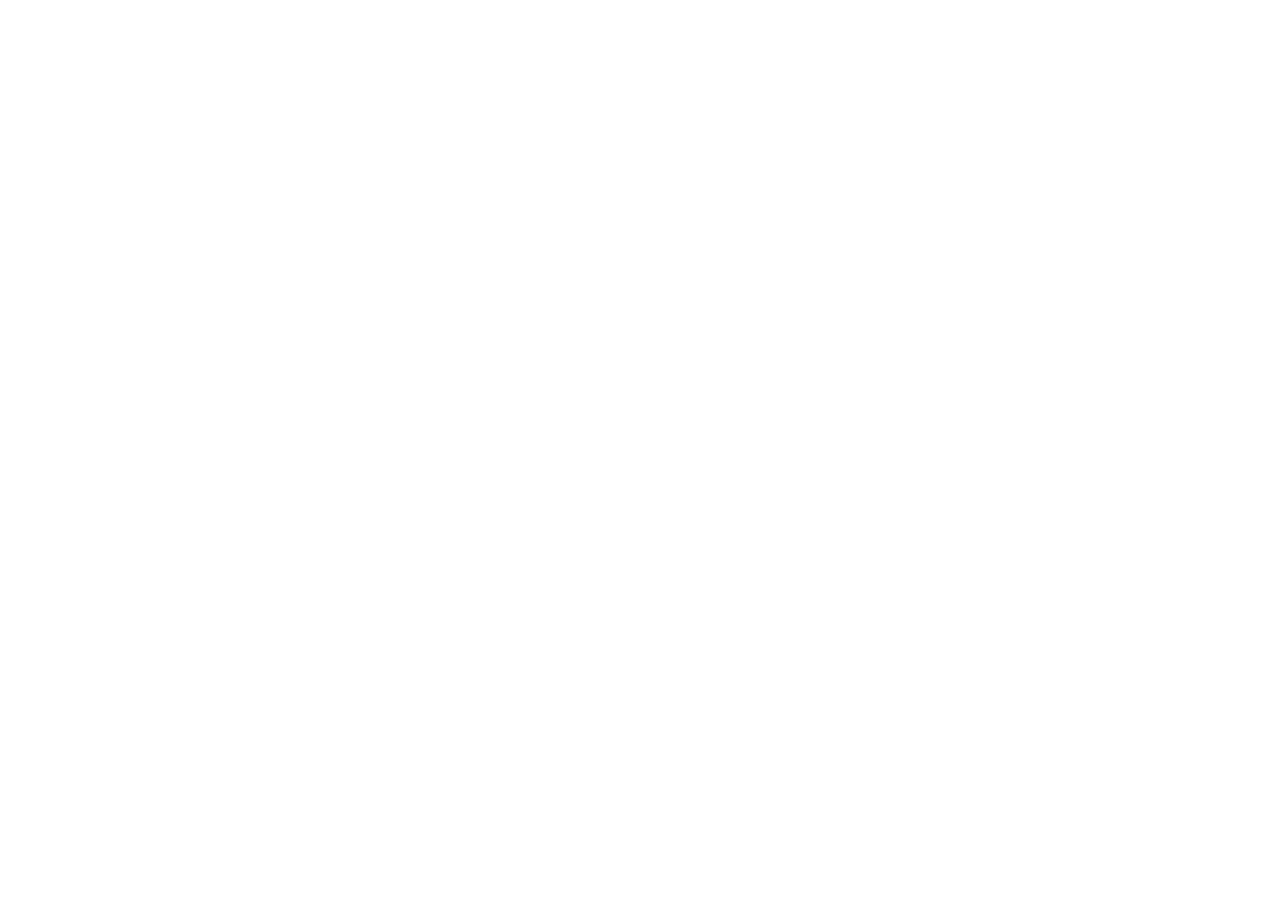
==== index.html @ a414146f "first commit" ====
<!DOCTYPE html>
<html lang="en">
<head>
    <meta charset="UTF-8">
    <meta name="viewport" content="width=device-width, initial-scale=1.0">
    <title>pl@tForm X</title>
</head>
<body>
    
</body>
</html>
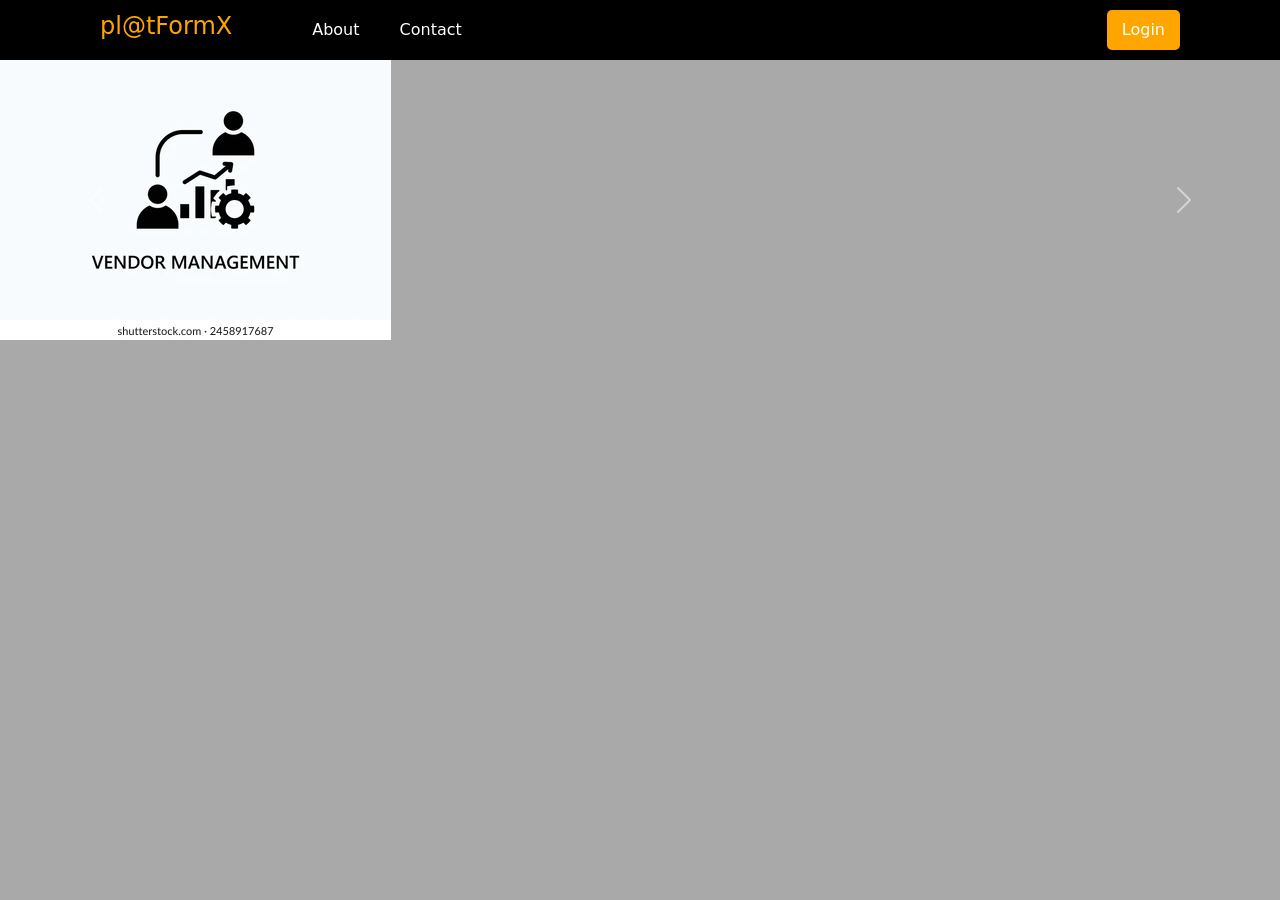
==== commit 14fc46d2: "2 nav bar" ====
--- a/index.html
+++ b/index.html
@@ -1,11 +1,54 @@
 <!DOCTYPE html>
 <html lang="en">
+
 <head>
     <meta charset="UTF-8">
     <meta name="viewport" content="width=device-width, initial-scale=1.0">
     <title>pl@tForm X</title>
+    <link href="https://cdn.jsdelivr.net/npm/bootstrap@5.3.8/dist/css/bootstrap.min.css" rel="stylesheet"
+        integrity="sha384-sRIl4kxILFvY47J16cr9ZwB07vP4J8+LH7qKQnuqkuIAvNWLzeN8tE5YBujZqJLB" crossorigin="anonymous">
+    <link rel="stylesheet" href="style.css">
+
 </head>
-<body>
-    
-</body>
+
+<body class="px-black">
+
+    <nav>
+        <!-- <img src="./img/platformX-logo.png" alt="platformX-logo"> -->
+        <h1>pl@tFormX</h1>
+        <ul>
+            <li><a href="">About</a></li>
+            <li><a href="">Contact</a></li>
+        </ul>
+        <a href="" class="pxButton">Login</a>
+    </nav>
+
+    <script src="https://cdn.jsdelivr.net/npm/bootstrap@5.3.8/dist/js/bootstrap.bundle.min.js"
+        integrity="sha384-FKyoEForCGlyvwx9Hj09JcYn3nv7wiPVlz7YYwJrWVcXK/BmnVDxM+D2scQbITxI"
+        crossorigin="anonymous"></script>
+    <div id="carouselExampleAutoplaying" class="carousel slide" data-bs-ride="carousel">
+        <div class="carousel-inner">
+            <div class="carousel-item active">
+                <img src="./img/3rdparty" class="d-block w-80" alt="...">
+            </div>
+            <div class="carousel-item">
+                <img src="./img/vulner.png" class="d-block w-80" alt="...">
+            </div>
+            <div class="carousel-item">
+                <img src="./img/exceptions.png" class="d-block w-80" alt="...">
+            </div>
+        </div>
+        <button class="carousel-control-prev" type="button" data-bs-target="#carouselExampleAutoplaying"
+            data-bs-slide="prev">
+            <span class="carousel-control-prev-icon" aria-hidden="true"></span>
+            <span class="visually-hidden">Previous</span>
+        </button>
+        <button class="carousel-control-next" type="button" data-bs-target="#carouselExampleAutoplaying"
+            data-bs-slide="next">
+            <span class="carousel-control-next-icon" aria-hidden="true"></span>
+            <span class="visually-hidden">Next</span>
+        </button>
+    </div>
+ </body>
+
 </html>
--- a/style.css
+++ b/style.css
@@ -0,0 +1,64 @@
+.px-black {
+    background-color: darkgray;
+    margin: 0;
+}
+
+nav{
+    width: 100%;
+    background-color: black;
+    display: flex;
+    justify-content: space-between;
+    align-items: center;
+    padding: 10px 100px;
+}
+
+h1{
+    font-size: 24px;
+    color:orange;
+}
+
+ul{
+    display: flex;
+    list-style: none;
+    margin: 0;
+    padding: 0;
+    width: 100%;
+    margin-left: 60px;
+    /* justify-content: flex-end; */
+    margin-right: auto;
+}
+
+ul li{
+    list-style: none;
+    padding: 0px 20px;
+}
+
+ul li a{
+    text-decoration: none;
+    color: #fff;
+    font-size: 16px;
+    transition: 0.5s ease;
+}
+
+ul li a:hover{
+    color: orange;
+    text-decoration: underline;
+    text-underline-offset: 8px;
+    text-decoration-thickness: 2px;
+}
+
+.pxButton{
+    font-size: 16px;
+    text-decoration: none;
+    padding: 8px 15px;
+    background-color: orange;
+    color: #fff;
+    border-radius: 5px;
+    white-space: nowrap;
+    transition: 0.3s;
+}
+
+.pxButton:hover{
+    color: black;
+    transition: 0.3s;
+}
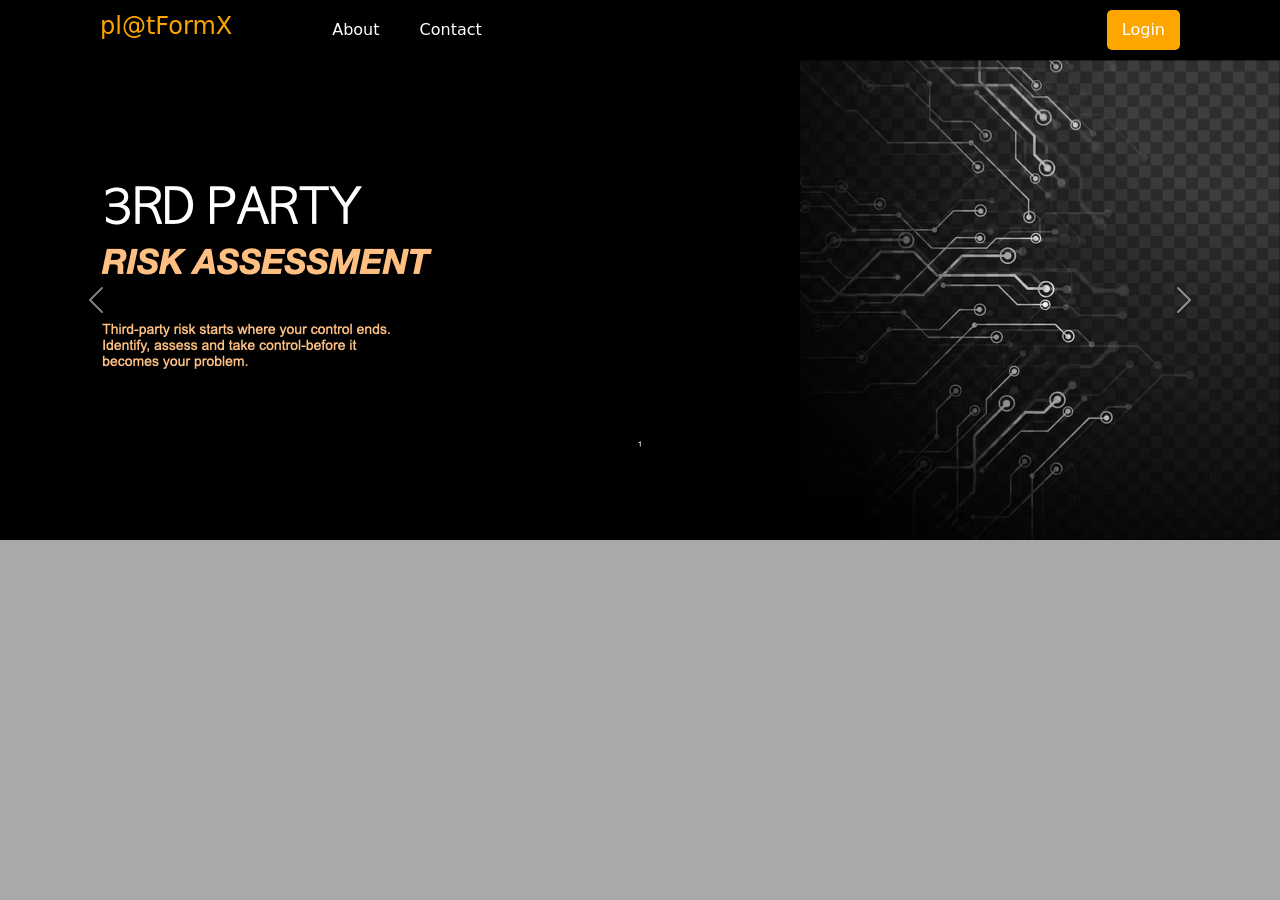
==== commit 360bf0f2: "third NAV-Submenu" ====
--- a/index.html
+++ b/index.html
@@ -17,8 +17,19 @@
         <!-- <img src="./img/platformX-logo.png" alt="platformX-logo"> -->
         <h1>pl@tFormX</h1>
         <ul>
-            <li><a href="">About</a></li>
-            <li><a href="">Contact</a></li>
+            <li><a href="">About</a>
+                <ul>
+                    <li><a href="">Story</a></li>
+                    <li><a href="">Mission</a></li>
+                    <li><a href="">Team Member</a></li>
+                </ul>
+            </li>
+            <li><a href="">Contact</a>
+                <ul>
+                    <li><a href="">Address</a></li>
+                    <li><a href="">Inquery</a></li>
+                </ul>
+            </li>
         </ul>
         <a href="" class="pxButton">Login</a>
     </nav>
@@ -29,13 +40,13 @@
     <div id="carouselExampleAutoplaying" class="carousel slide" data-bs-ride="carousel">
         <div class="carousel-inner">
             <div class="carousel-item active">
-                <img src="./img/3rdparty" class="d-block w-80" alt="...">
+                <img src="./img/3rdparty-x.jpeg" class="d-block w-100" alt="...">
             </div>
             <div class="carousel-item">
-                <img src="./img/vulner.png" class="d-block w-80" alt="...">
+                <img src="./img/Asset-x.jpeg" class="d-block w-100" alt="...">
             </div>
             <div class="carousel-item">
-                <img src="./img/exceptions.png" class="d-block w-80" alt="...">
+                <img src="./img/uar-X.jpeg" class="d-block w-100" alt="...">
             </div>
         </div>
         <button class="carousel-control-prev" type="button" data-bs-target="#carouselExampleAutoplaying"
@@ -49,6 +60,6 @@
             <span class="visually-hidden">Next</span>
         </button>
     </div>
- </body>
+</body>
 
 </html>
--- a/style.css
+++ b/style.css
@@ -22,8 +22,8 @@
     list-style: none;
     margin: 0;
     padding: 0;
-    width: 100%;
-    margin-left: 60px;
+    /*width: 100%;*/
+    margin-left: 80px;
     /* justify-content: flex-end; */
     margin-right: auto;
 }
@@ -31,6 +31,11 @@
 ul li{
     list-style: none;
     padding: 0px 20px;
+    position: relative;
+}
+
+ul li:hover > ul{
+    display: block;
 }
 
 ul li a{
@@ -45,6 +50,37 @@
     text-decoration: underline;
     text-underline-offset: 8px;
     text-decoration-thickness: 2px;
+}
+
+ul li ul{
+    display: none;
+    position: absolute;
+    top: calc(100% + 10px);
+    left: 50%;
+    transform: translateX(-50%);
+    background-color: #000000; 
+    border: 2px solid #333;
+    border-radius: 5px;
+    min-width: 140px;
+    padding: 10px 0;
+    margin: 0;
+    z-index: 10;
+    box-shadow: 0px 4px 15px rgba(0,0,0,0.5);
+}
+
+ul li ul::before {
+    content: "";
+    position: absolute;
+    top: -12px;
+    left: 0;
+    width: 100%;
+    height: 12px;
+}
+
+ul li ul li{
+    padding: 5px 0;
+    width: 100%;
+    text-align: center;
 }
 
 .pxButton{
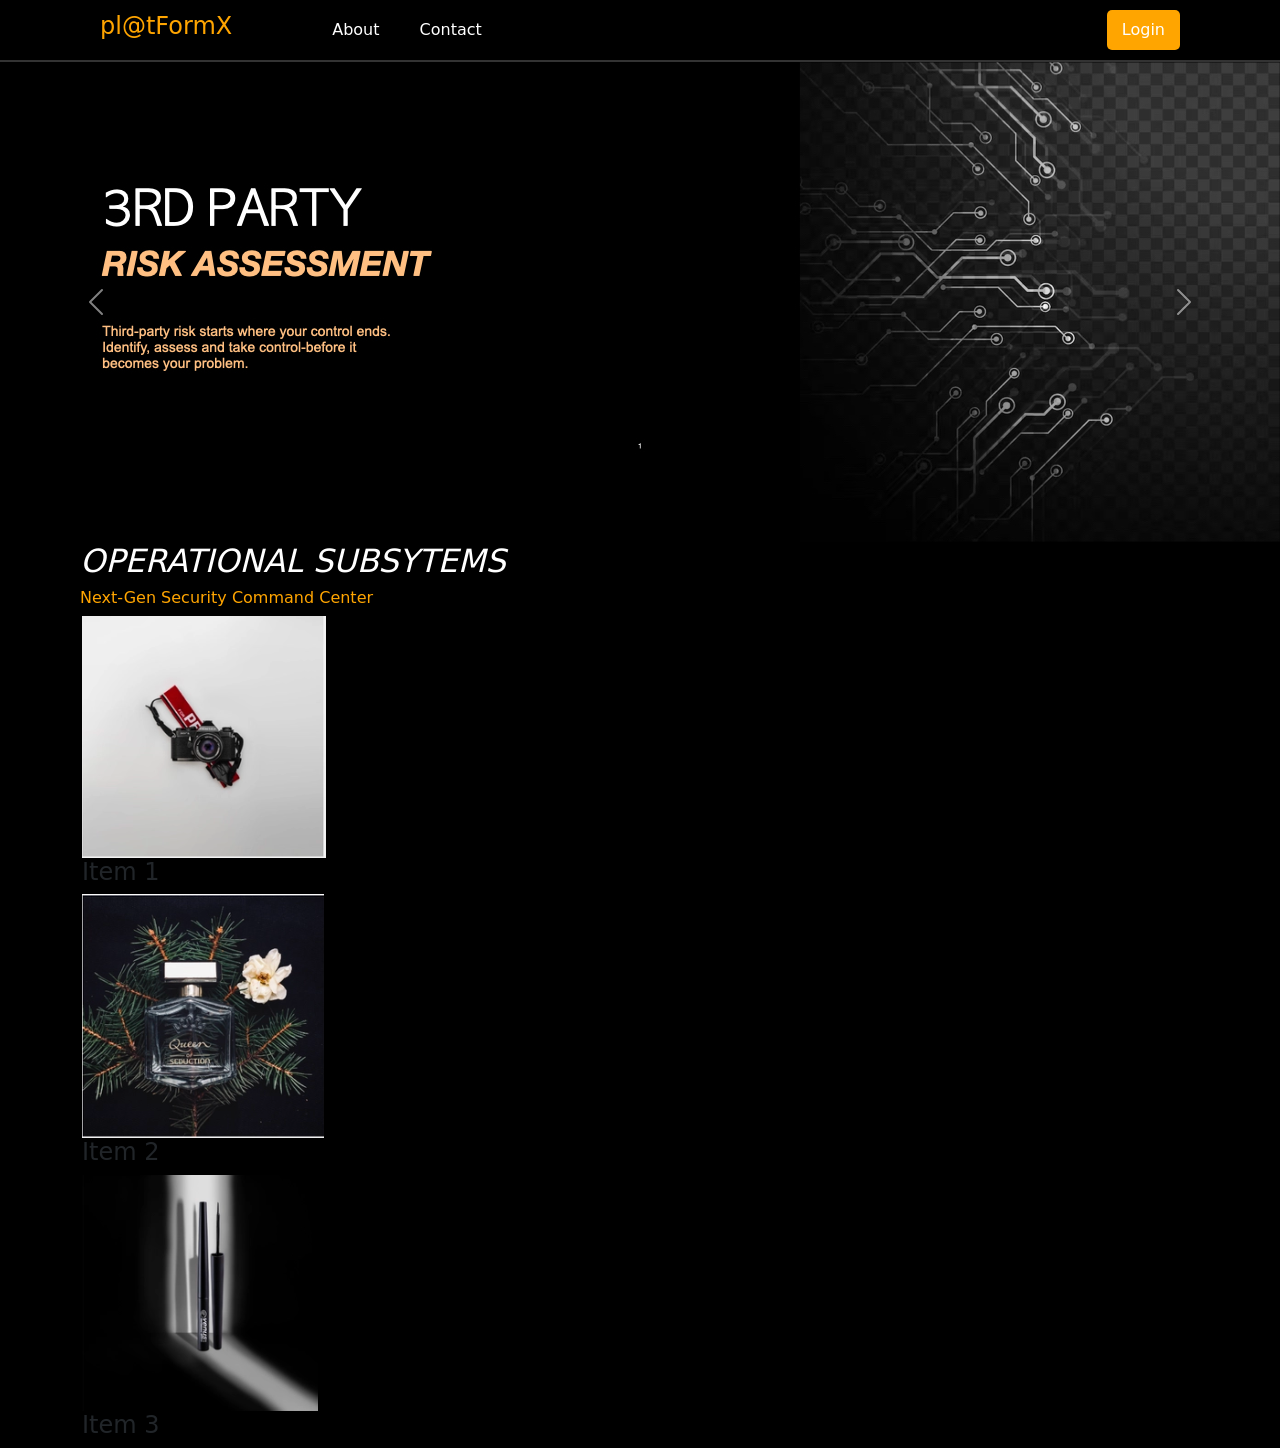
==== commit 66eb2cf7: "Main Part" ====
--- a/index.html
+++ b/index.html
@@ -60,6 +60,26 @@
             <span class="visually-hidden">Next</span>
         </button>
     </div>
+
+    <div class="pxSubHead">
+            <h2 class="pxSubHeadH2">OPERATIONAL SUBSYTEMS</h2>
+            <h6 class="pxSubHeadH6">Next-Gen Security Command Center</h6>
+    </div>
+
+    <div class="container">
+        <div class="product">
+            <img src="./img/Product-1.png" alt="Item 1">
+            <h4>Item 1</h4>
+        </div>
+        <div class="product">
+            <img src="./img/Product-2.png" alt="Item 2">
+            <h4>Item 2</h4>
+        </div>
+        <div class="product">
+            <img src="./img/Product-3.png" alt="Item 3">
+            <h4>Item 3</h4>
+        </div>
+    </div>
 </body>
 
 </html>
--- a/style.css
+++ b/style.css
@@ -1,23 +1,25 @@
 .px-black {
-    background-color: darkgray;
+    background-color: black;
     margin: 0;
 }
 
-nav{
+nav {
     width: 100%;
     background-color: black;
     display: flex;
     justify-content: space-between;
     align-items: center;
     padding: 10px 100px;
+    border-bottom: 2px solid #333;
+    box-shadow: 0px 4px 15px rgba(0, 0, 0, 0.5);
 }
 
-h1{
+h1 {
     font-size: 24px;
-    color:orange;
+    color: orange;
 }
 
-ul{
+ul {
     display: flex;
     list-style: none;
     margin: 0;
@@ -28,44 +30,43 @@
     margin-right: auto;
 }
 
-ul li{
+ul li {
     list-style: none;
     padding: 0px 20px;
     position: relative;
 }
 
-ul li:hover > ul{
+ul li:hover>ul {
     display: block;
 }
 
-ul li a{
+ul li a {
     text-decoration: none;
     color: #fff;
     font-size: 16px;
     transition: 0.5s ease;
 }
 
-ul li a:hover{
+ul li a:hover {
     color: orange;
     text-decoration: underline;
     text-underline-offset: 8px;
     text-decoration-thickness: 2px;
 }
 
-ul li ul{
+ul li ul {
     display: none;
     position: absolute;
     top: calc(100% + 10px);
-    left: 50%;
-    transform: translateX(-50%);
-    background-color: #000000; 
+    left: 0;
+    background-color: #000000;
     border: 2px solid #333;
     border-radius: 5px;
     min-width: 140px;
     padding: 10px 0;
     margin: 0;
     z-index: 10;
-    box-shadow: 0px 4px 15px rgba(0,0,0,0.5);
+    box-shadow: 0px 4px 15px rgba(0, 0, 0, 0.5);
 }
 
 ul li ul::before {
@@ -77,13 +78,14 @@
     height: 12px;
 }
 
-ul li ul li{
+ul li ul li {
     padding: 5px 0;
     width: 100%;
-    text-align: center;
+    text-align: left;
+    padding-left: 15px;
 }
 
-.pxButton{
+.pxButton {
     font-size: 16px;
     text-decoration: none;
     padding: 8px 15px;
@@ -94,7 +96,30 @@
     transition: 0.3s;
 }
 
-.pxButton:hover{
+.pxButton:hover {
     color: black;
     transition: 0.3s;
+}
+
+.pxSubHead {
+    background-color: black;
+    /*border-top: 1px solid #333;*/
+}
+
+.pxSubHeadH2 {
+    margin-left: 80px;
+    background-color: black;
+    color: white;
+    font-style: italic;
+    margin-top: 0px;
+    top: 20px;
+}
+
+.pxSubHeadH6 {
+    margin-left: 80px;
+    background-color: black;
+    color: orange;
+    margin-top: 0;
+    top: 0;
+    padding: 0;
 }
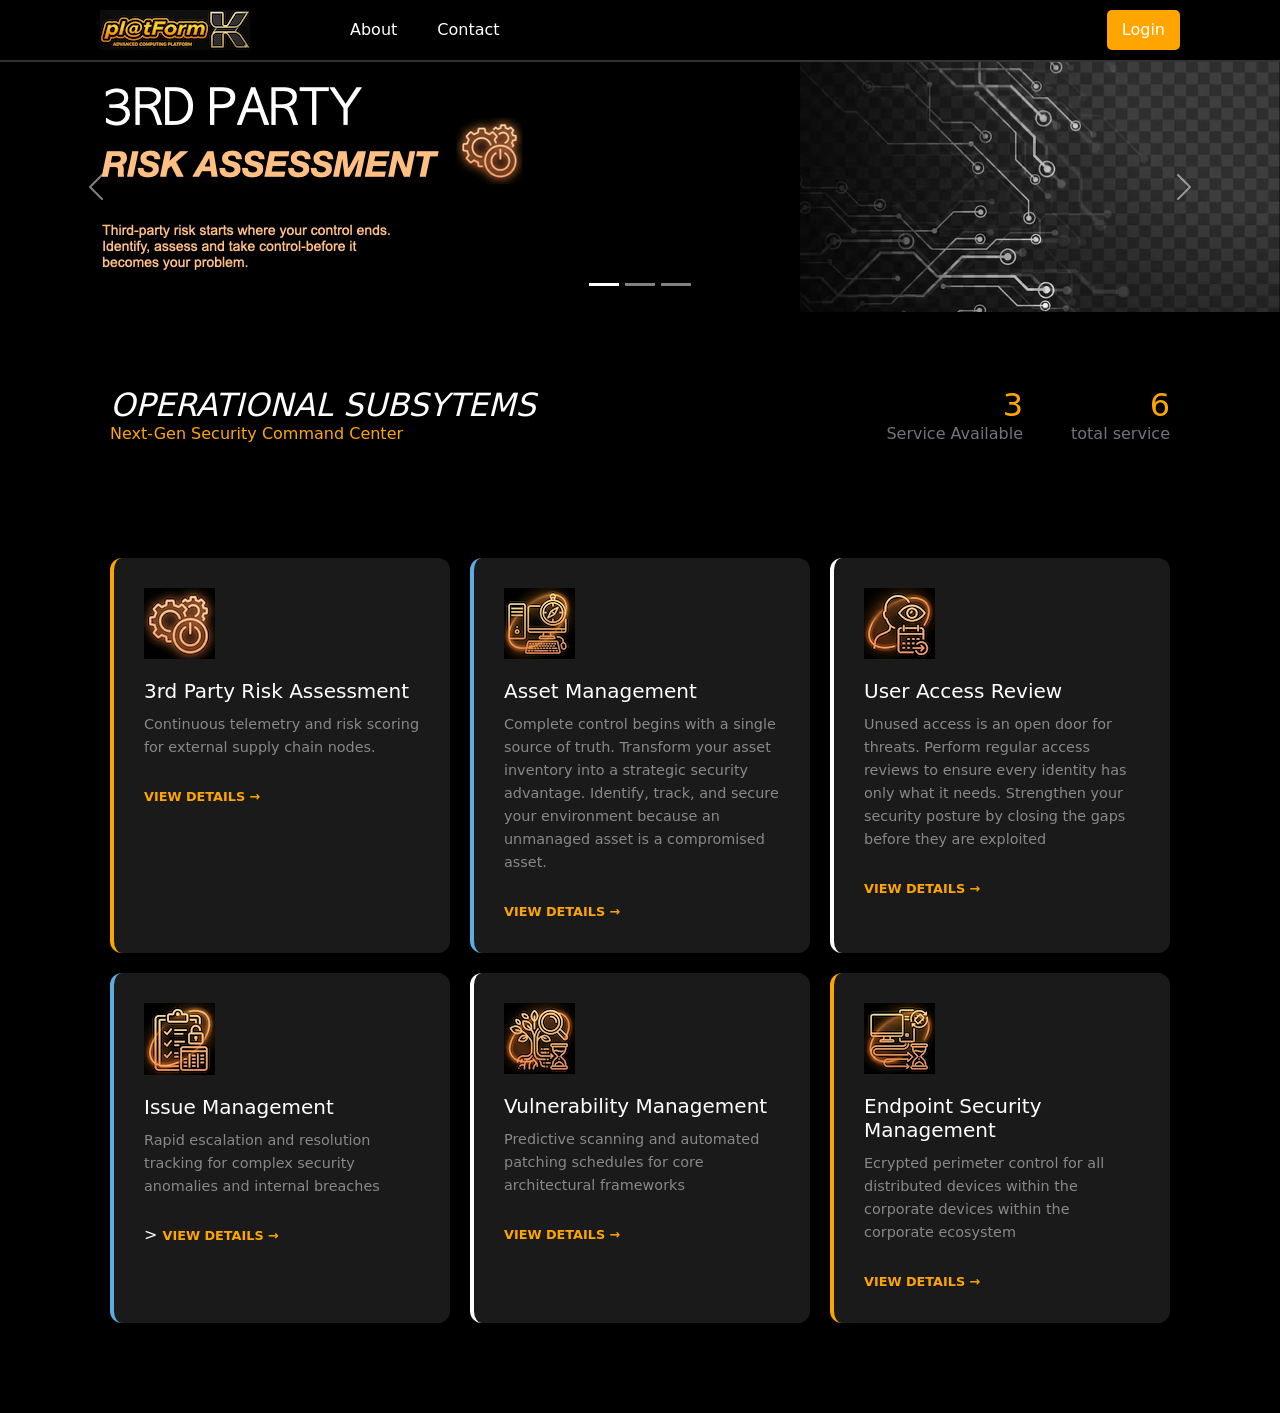
==== commit 65dbb538: "logo commit" ====
--- a/index.html
+++ b/index.html
@@ -12,15 +12,17 @@
 </head>
 
 <body class="px-black">
-
     <nav>
+        <a href="index.html">
+            <img src="./img/platformX-logo.png" alt="platformX-logo">
+        </a>
         <!-- <img src="./img/platformX-logo.png" alt="platformX-logo"> -->
-        <h1>pl@tFormX</h1>
+        <!-- <h1><a href="index.html">pl@tFormX</a></h1> -->
         <ul>
             <li><a href="">About</a>
                 <ul>
                     <li><a href="">Story</a></li>
-                    <li><a href="">Mission</a></li>
+                    <li><a href="mission.html">Mission</a></li>
                     <li><a href="">Team Member</a></li>
                 </ul>
             </li>
@@ -37,16 +39,25 @@
     <script src="https://cdn.jsdelivr.net/npm/bootstrap@5.3.8/dist/js/bootstrap.bundle.min.js"
         integrity="sha384-FKyoEForCGlyvwx9Hj09JcYn3nv7wiPVlz7YYwJrWVcXK/BmnVDxM+D2scQbITxI"
         crossorigin="anonymous"></script>
+
     <div id="carouselExampleAutoplaying" class="carousel slide" data-bs-ride="carousel">
+        <div class="carousel-indicators">
+            <button type="button" data-bs-target="#carouselExampleIndicators" data-bs-slide-to="0" class="active"
+                aria-current="true" aria-label="Slide 1"></button>
+            <button type="button" data-bs-target="#carouselExampleIndicators" data-bs-slide-to="1"
+                aria-label="Slide 2"></button>
+            <button type="button" data-bs-target="#carouselExampleIndicators" data-bs-slide-to="2"
+                aria-label="Slide 3"></button>
+        </div>
         <div class="carousel-inner">
             <div class="carousel-item active">
                 <img src="./img/3rdparty-x.jpeg" class="d-block w-100" alt="...">
             </div>
             <div class="carousel-item">
-                <img src="./img/Asset-x.jpeg" class="d-block w-100" alt="...">
+                <img src="./img/asset-x.jpeg" class="d-block w-100" alt="...">
             </div>
             <div class="carousel-item">
-                <img src="./img/uar-X.jpeg" class="d-block w-100" alt="...">
+                <img src="./img/uar-x.jpeg" class="d-block w-100" alt="...">
             </div>
         </div>
         <button class="carousel-control-prev" type="button" data-bs-target="#carouselExampleAutoplaying"
@@ -61,23 +72,70 @@
         </button>
     </div>
 
-    <div class="pxSubHead">
-            <h2 class="pxSubHeadH2">OPERATIONAL SUBSYTEMS</h2>
-            <h6 class="pxSubHeadH6">Next-Gen Security Command Center</h6>
+    <div class="pxSubHead container d-flex justify-content-between align-items-center py-4">
+        <div>
+            <h2 class="pxSubHeadH2 m-0">OPERATIONAL SUBSYTEMS</h2>
+            <h6 class="pxSubHeadH6 m-0">Next-Gen Security Command Center</h6>
+        </div>
+        <div class="d-flex text-end text-white">
+            <div class="me-5">
+                <h2 class="m-0" style="color: orange;">3</h2>
+                <h6 class="m-0 text-secondary">Service Available</h6>
+            </div>
+            <div>
+                <h2 class="m-0" style="color: orange;">6</h2>
+                <h6 class="m-0 text-secondary">total service</h6>
+            </div>
+        </div>
     </div>
 
     <div class="container">
-        <div class="product">
-            <img src="./img/Product-1.png" alt="Item 1">
-            <h4>Item 1</h4>
+        <div class="product border-orange">
+            <img src="./img/01.png" alt="3rd Party Risk Assessment">
+            <br>
+            <h3>3rd Party Risk Assessment</h3>
+            <p>Continuous telemetry and risk scoring for external supply chain nodes.</p>
+            <a href="#" class="view-details">VIEW DETAILS <span>&rarr;</span></a>
         </div>
-        <div class="product">
-            <img src="./img/Product-2.png" alt="Item 2">
-            <h4>Item 2</h4>
+        <div class="product border-blue">
+            <img src="./img/02.png" alt="Asset Management">
+            <br>
+            <h3>Asset Management</h3>
+            <p>Complete control begins with a single source of truth. Transform your asset inventory into a strategic
+                security advantage. Identify, track, and secure your environment because an unmanaged asset is a
+                compromised asset.</p>
+            <a href="#" class="view-details">VIEW DETAILS <span>&rarr;</span></a>
         </div>
-        <div class="product">
-            <img src="./img/Product-3.png" alt="Item 3">
-            <h4>Item 3</h4>
+        <div class="product border-white">
+            <img src="./img/03.png" alt="User Access Review">
+            <br>
+            <h3>User Access Review</h3>
+            <p>Unused access is an open door for threats. Perform regular access reviews to ensure every identity has
+                only what it needs. Strengthen your security posture by closing the gaps before they are exploited</p>
+            <a href="#" class="view-details">VIEW DETAILS <span>&rarr;</span></a>
+
+        </div>
+        <div class="product border-blue">
+            <img src="./img/04.png" alt="Issue Management">
+            <br>
+            <h3>Issue Management</h3>
+            <p>Rapid escalation and resolution tracking for complex security anomalies and internal breaches</p>>
+            <a href="#" class="view-details">VIEW DETAILS <span>&rarr;</span></a>
+        </div>
+        <div class="product border-white">
+            <img src="./img/05.png" alt="Vulnerability Management">
+            <br>
+            <h3>Vulnerability Management</h3>
+            <p>Predictive scanning and automated patching schedules for core architectural frameworks</p>
+            <a href="#" class="view-details">VIEW DETAILS <span>&rarr;</span></a>
+        </div>
+        <div class="product border-orange">
+            <img src="./img/06.png" alt="Endpoint Security Management">
+            <br>
+            <h3>Endpoint Security Management</h3>
+            <p>Ecrypted perimeter control for all distributed devices within the corporate devices within the corporate
+                ecosystem</p>
+            <a href="#" class="view-details">VIEW DETAILS <span>&rarr;</span></a>
         </div>
     </div>
 </body>
--- a/style.css
+++ b/style.css
@@ -122,4 +122,103 @@
     margin-top: 0;
     top: 0;
     padding: 0;
+}
+
+.container{
+    display: flex;
+    flex-direction:row;
+    flex-wrap: wrap;
+    gap: 20px;
+    padding: 40px;
+    margin-top: 50px;
+    margin-bottom: 50px;
+    justify-content: center;
+    background-color: black;
+
+}
+
+.product {
+    flex: 1 1 calc(25% - 20px); /* กำหนดให้กว้างประมาณ 1 ใน 4 */
+    min-width: 300px;      /* ขนาดเล็กที่สุดที่ยอมได้ก่อนจะตัดบรรทัด */
+    background-color: #1a1a1a;
+    padding: 30px;
+    border-radius: 12px;
+    border-left: 4px solid transparent; /* เตรียมที่ไว้สำหรับเส้นสีด้านซ้าย */
+    color: #fff;
+    transition: 0.3s;
+    /*text-align: center;*/
+}
+
+/* สีขอบด้านซ้ายตามรูป */
+.border-orange { border-left-color: orange; }
+.border-blue { border-left-color: #5dade2; }
+.border-yellow { border-left-color: #f1c40f; }
+.border-white { border-left-color: white;}
+
+/* จัดการเนื้อหาภายในการ์ด */
+.product h3 {
+    margin: 20px 0 10px;
+    font-size: 1.25rem;
+}
+
+.product p {
+    color: #888;
+    font-size: 0.9rem;
+    line-height: 1.6;
+    margin-bottom: 25px;
+}
+
+.view-details {
+    color: orange; /* หรือสีตามที่กำหนด */
+    text-decoration: none;
+    font-weight: bold;
+    font-size: 0.8rem;
+    text-transform: uppercase;
+}
+
+/* Hover Effect */
+.product:hover {
+    transform: translateY(-5px);
+    background-color: #252525;
+}
+
+.pxFlashLight {
+    margin-top: 50px;
+    margin-left: 150px;
+    color: orange;
+    font-size: 10px;
+}
+
+.pxUnderFlash {
+    top: 0px;
+    margin-top: 0px;
+    margin-bottom: 0px;
+    margin-left: 70px;
+    /*margin: 0px;*/
+    padding:0px;
+    font-family: Arial, Helvetica, sans-serif; 
+    color: red;
+    font-size: 60px; 
+    line-height: 1.0;
+}
+
+.pxMiddleUnderFlash{
+    /*top: 20px;*/
+    margin-top: 40px;
+    display: grid;
+    grid-template-columns: repeat(2, 1fr); /* 2 คอลัมน์ */
+    gap: 50px;
+    background-color: black;
+    color: darkorange;
+}
+
+.pxMiddleUnderFlashLeft{
+    padding: 50px;
+    margin-left: 100px;
+}
+
+.pxBottomUnderFlash{
+    margin-top: 40px;
+    display: flex;
+    justify-content: center;
 }
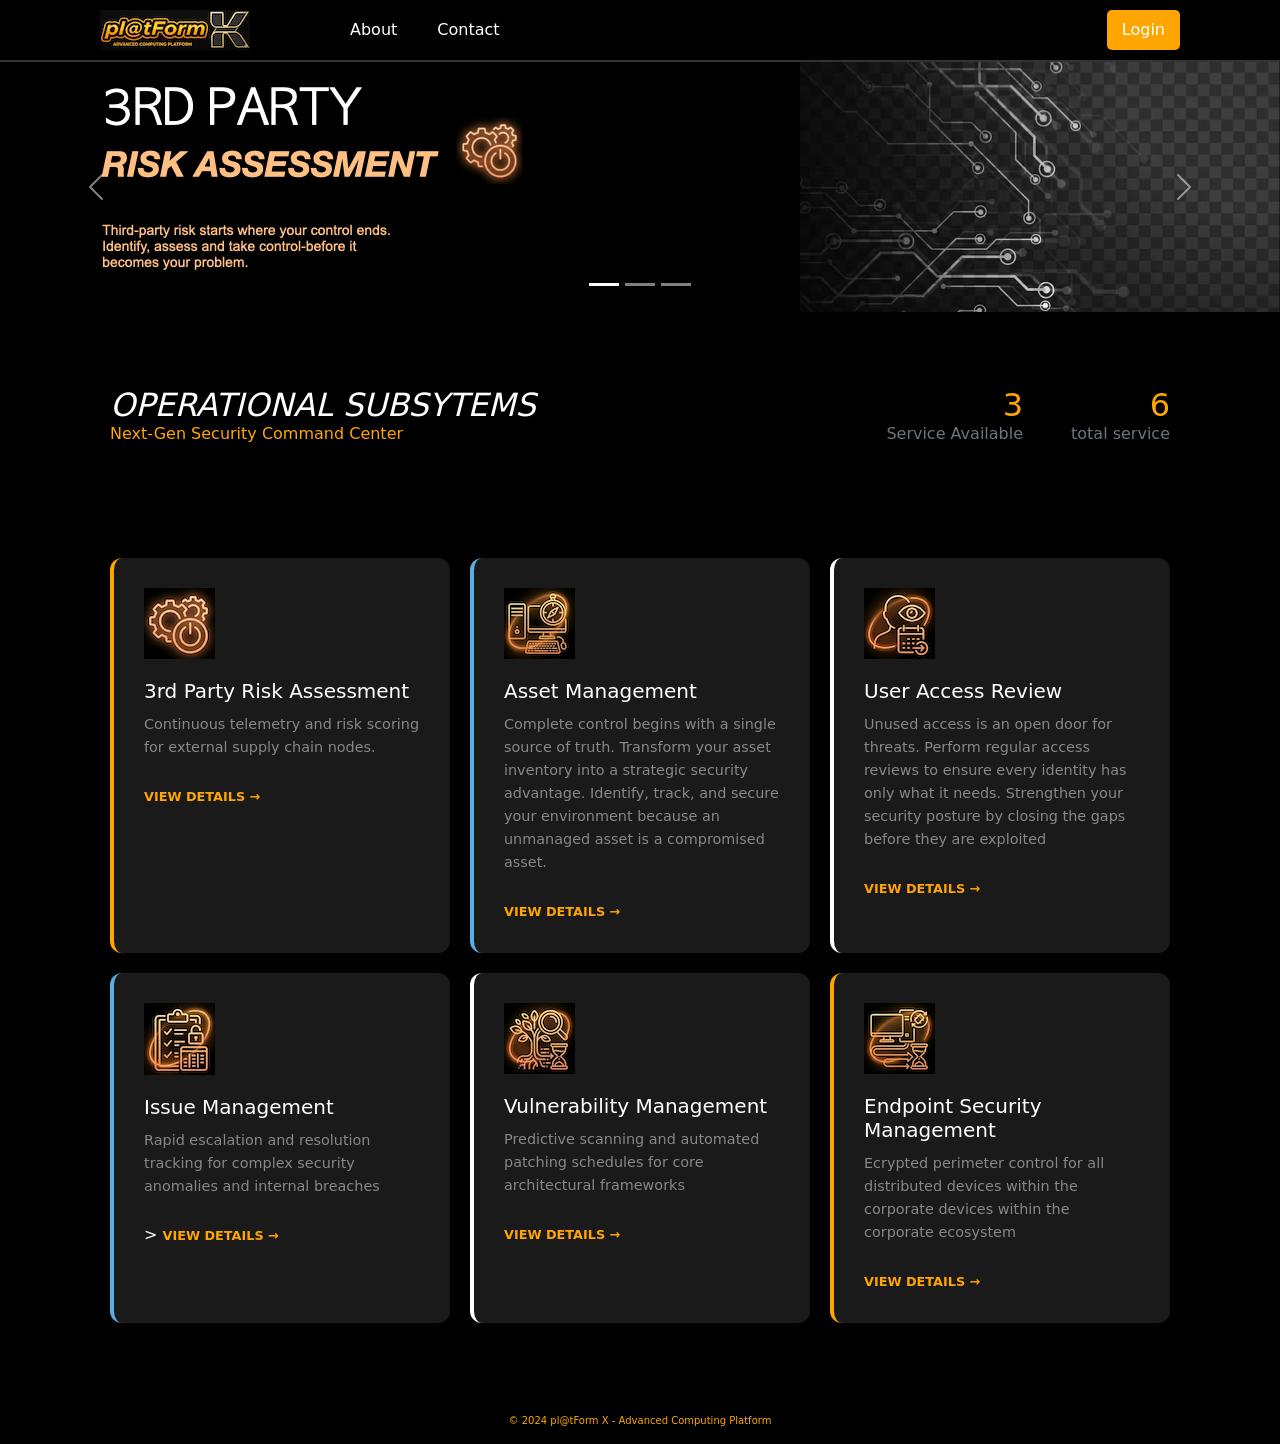
==== commit 122bd84f: "address" ====
--- a/index.html
+++ b/index.html
@@ -28,7 +28,7 @@
             </li>
             <li><a href="">Contact</a>
                 <ul>
-                    <li><a href="">Address</a></li>
+                    <li><a href="address.html">Address</a></li>
                     <li><a href="">Inquery</a></li>
                 </ul>
             </li>
@@ -138,6 +138,9 @@
             <a href="#" class="view-details">VIEW DETAILS <span>&rarr;</span></a>
         </div>
     </div>
+    <footer class="pxFooter">
+        <p>© 2024 pl@tForm X - Advanced Computing Platform</p>
+    </footer>
 </body>
 
 </html>
--- a/style.css
+++ b/style.css
@@ -221,4 +221,30 @@
     margin-top: 40px;
     display: flex;
     justify-content: center;
+}
+
+.pxContainerAddress{
+    display: flex;
+    justify-content: center;
+    align-content: center;
+}
+
+.pxAddress{
+    width: 80%;
+    padding: 10px;
+    margin-top: 40px;
+    filter: invert(80%);
+}
+
+.pxDetailAddres{
+    font-size: 14px;
+    color: whitesmoke;
+    text-align: center;
+}
+
+.pxFooter{
+    color: orange;
+    /*min-height: 100vh;*/
+    font-size: 10px;
+    text-align: center;
 }
